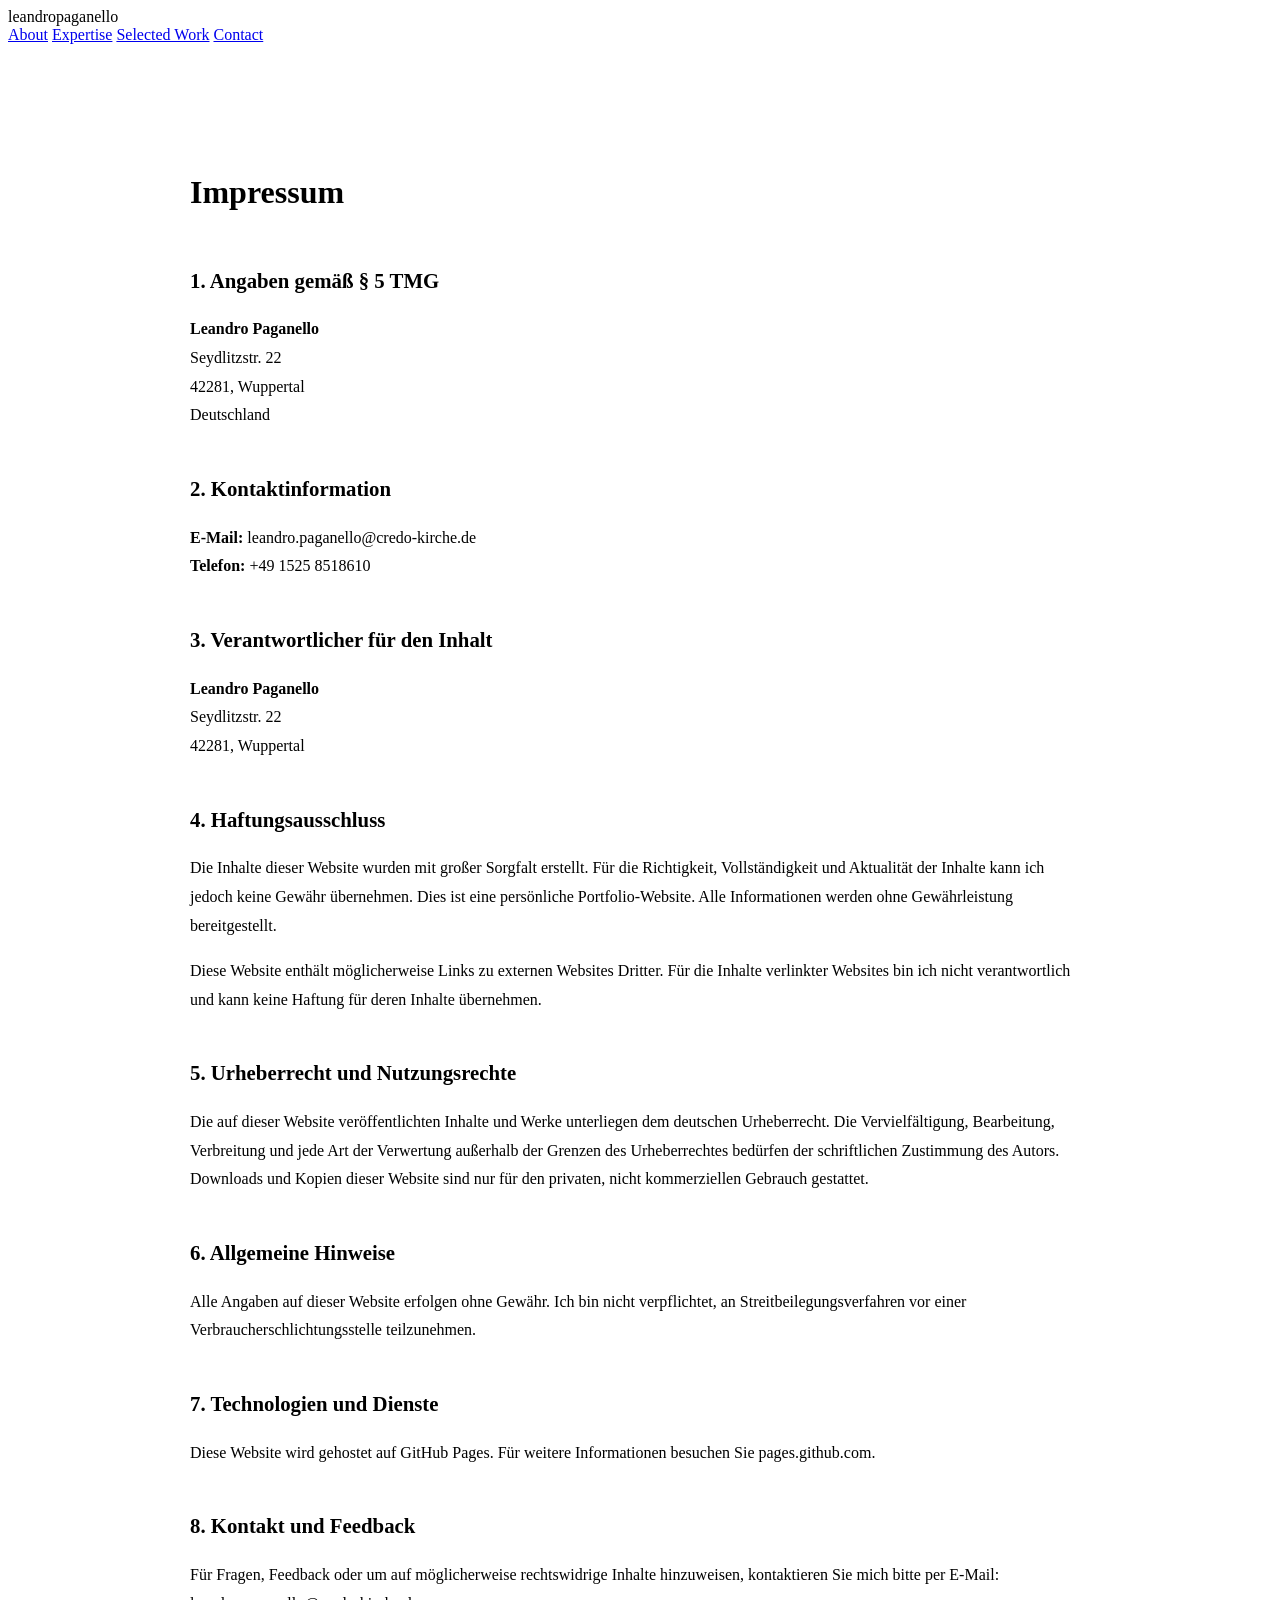
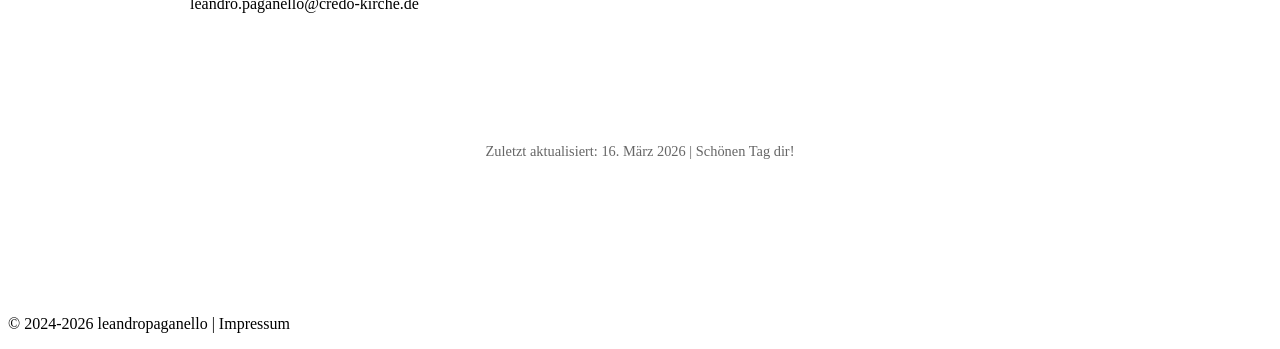
==== impressum/index.html @ 2b809df9 "Rename impressum.html to impressum/index.html" ====
<!DOCTYPE html>
<html lang="de">
<head>
    <meta charset="UTF-8" />
    <meta name="viewport" content="width=device-width, initial-scale=1.0" />
    <meta name="description" content="Impressum - Leandro Paganello Portfolio" />
    <title>Impressum | Leandro Paganello</title>
    <link rel="stylesheet" href="styles.css" />
    <script src="scripts.js"></script>
    <style>
        .impressum-container {
            max-width: 900px;
            margin: 0 auto;
            padding: 120px 20px;
            line-height: 1.8;
        }
        .impressum-container h1 {
            font-size: 2rem;
            margin-bottom: 40px;
            margin-top: 0;
        }
        .impressum-container h2 {
            font-size: 1.3rem;
            margin-top: 40px;
            margin-bottom: 15px;
            color: var(--primary);
        }
        .impressum-container p, .impressum-container ul {
            color: var(--text-muted);
            margin-bottom: 15px;
        }
        .impressum-container ul {
            list-style-position: inside;
        }
        .impressum-container ul li {
            margin-bottom: 8px;
        }
        .impressum-container a {
            color: var(--primary);
            text-decoration: none;
            transition: 0.3s;
        }
        .impressum-container a:hover {
            text-decoration: underline;
        }
    </style>
</head>
<body>
    <div id="cursor-dot"></div>
    <div id="cursor-ring"></div>

    <nav>
        <div class="logo hover-trigger"><a href="index.html" style="color: inherit; text-decoration: none;">leandropaganello</a></div>
        <div class="nav-links">
            <a href="index.html#about" class="hover-trigger">About</a>
            <a href="index.html#tech" class="hover-trigger">Expertise</a>
            <a href="index.html#work" class="hover-trigger">Selected Work</a>
            <a href="index.html#contact" class="hover-trigger">Contact</a>
        </div>
    </nav>

    <div class="impressum-container">
        <h1>Impressum</h1>

        <h2>1. Angaben gemäß § 5 TMG</h2>
        <p>
            <strong>Leandro Paganello</strong><br>
            Seydlitzstr. 22<br>
            42281, Wuppertal<br>
            Deutschland
        </p>

        <h2>2. Kontaktinformation</h2>
        <p>
            <strong>E-Mail:</strong> <a href="mailto:leandro.paganello@credo-kirche.de">leandro.paganello@credo-kirche.de</a><br>
            <strong>Telefon:</strong> +49 1525 8518610
        </p>

        <h2>3. Verantwortlicher für den Inhalt</h2>
        <p>
            <strong>Leandro Paganello</strong><br>
            Seydlitzstr. 22<br>
            42281, Wuppertal<br>
        </p>

        <h2>4. Haftungsausschluss</h2>
        <p>
            Die Inhalte dieser Website wurden mit großer Sorgfalt erstellt. Für die Richtigkeit, 
            Vollständigkeit und Aktualität der Inhalte kann ich jedoch keine Gewähr übernehmen. 
            Dies ist eine persönliche Portfolio-Website. Alle Informationen werden ohne Gewährleistung 
            bereitgestellt.
        </p>
        <p>
            Diese Website enthält möglicherweise Links zu externen Websites Dritter. Für die Inhalte 
            verlinkter Websites bin ich nicht verantwortlich und kann keine Haftung für deren 
            Inhalte übernehmen.
        </p>

        <h2>5. Urheberrecht und Nutzungsrechte</h2>
        <p>
            Die auf dieser Website veröffentlichten Inhalte und Werke unterliegen dem deutschen 
            Urheberrecht. Die Vervielfältigung, Bearbeitung, Verbreitung und jede Art der 
            Verwertung außerhalb der Grenzen des Urheberrechtes bedürfen der schriftlichen 
            Zustimmung des Autors. Downloads und Kopien dieser Website sind nur für den privaten, 
            nicht kommerziellen Gebrauch gestattet.
        </p>
        
        <h2>6. Allgemeine Hinweise</h2>
        <p>
            Alle Angaben auf dieser Website erfolgen ohne Gewähr. Ich bin nicht verpflichtet, 
            an Streitbeilegungsverfahren vor einer Verbraucherschlichtungsstelle teilzunehmen.
        </p>

        <h2>7. Technologien und Dienste</h2>
        <p>
            Diese Website wird gehostet auf GitHub Pages. Für weitere Informationen 
            besuchen Sie <a href="https://pages.github.com" target="_blank">pages.github.com</a>.
        </p>

        <h2>8. Kontakt und Feedback</h2>
        <p>
            Für Fragen, Feedback oder um auf möglicherweise rechtswidrige Inhalte hinzuweisen, 
            kontaktieren Sie mich bitte per E-Mail: <a href="mailto:leandro.paganello@credo-kirche.de">leandro.paganello@credo-kirche.de</a>
        </p>

        <hr style="border: none; border-top: 1px solid var(--border); margin: 60px 0;">

        <p style="font-size: 0.9rem; color: #666; text-align: center;">
            Zuletzt aktualisiert: 16. März 2026 | Schönen Tag dir!
        </p>
    </div>

    <footer>
        <p>&copy; 2024-2026 leandropaganello | <a href="impressum.html" style="color: inherit; text-decoration: none;">Impressum</a></p>
    </footer>
</body>
</html>
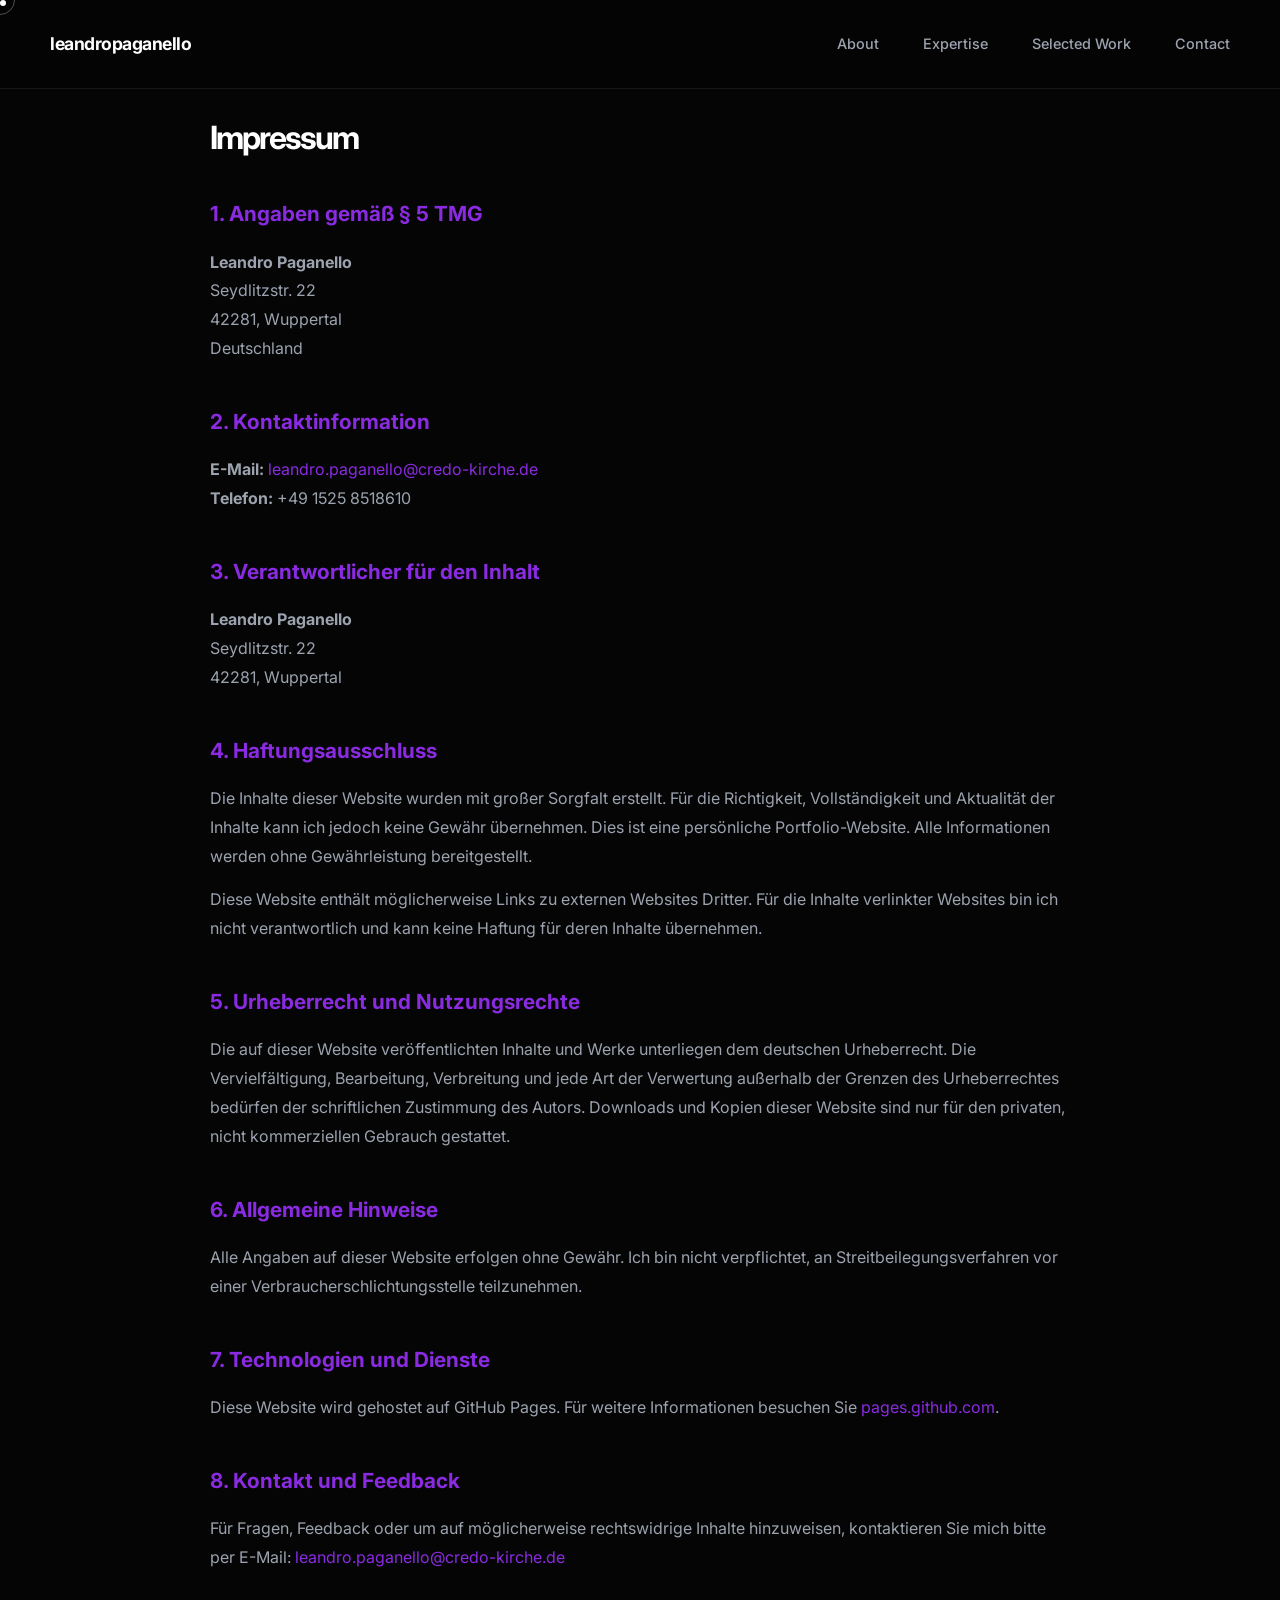
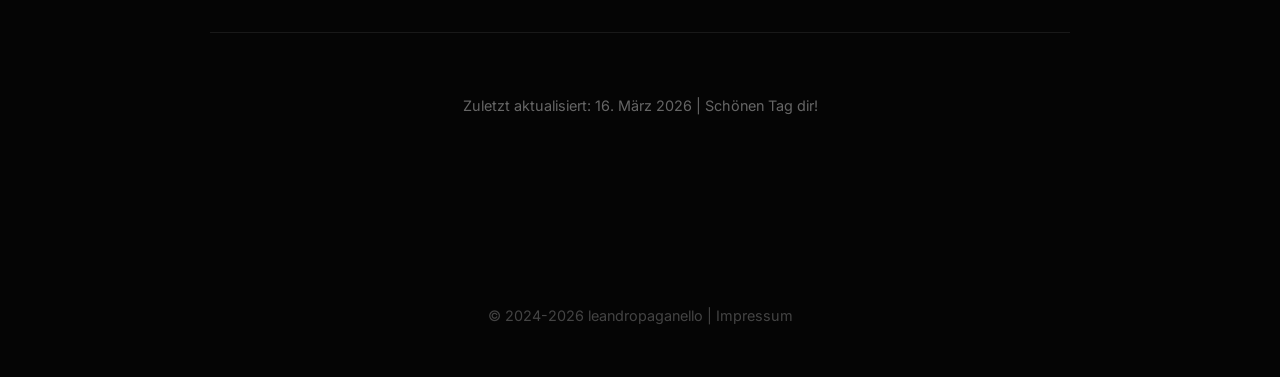
==== commit 3215fbea: "Update stylesheet and script links to absolute paths" ====
--- a/impressum/index.html
+++ b/impressum/index.html
@@ -5,8 +5,8 @@
     <meta name="viewport" content="width=device-width, initial-scale=1.0" />
     <meta name="description" content="Impressum - Leandro Paganello Portfolio" />
     <title>Impressum | Leandro Paganello</title>
-    <link rel="stylesheet" href="styles.css" />
-    <script src="scripts.js"></script>
+    <link rel="stylesheet" href="/styles.css" />
+    <script src="/scripts.js"></script>
     <style>
         .impressum-container {
             max-width: 900px;
--- a/styles.css
+++ b/styles.css
@@ -0,0 +1,811 @@
+@import url('https://fonts.googleapis.com/css2?family=Inter:wght@300;500;700&display=swap');
+
+html {
+  scroll-behavior: smooth;
+}
+
+:root {
+    --bg: #050505;
+    --text-main: #ffffff;
+    --text-muted: #9ca3af;
+    --primary: #8a2be2;
+    --primary-soft: rgba(138, 43, 226, 0.3);
+    --card-bg: #0f0f0f;
+    --border: rgba(255, 255, 255, 0.08);
+    --transition: all 0.3s cubic-bezier(0.4, 0, 0.2, 1);
+}
+
+* { margin: 0; padding: 0; box-sizing: border-box; cursor: none; }
+
+/* --- Smooth Transitions & Focus States --- */
+a, button, .btn, .filter-btn {
+    transition: var(--transition);
+    outline: none;
+}
+
+a:focus-visible, button:focus-visible, .btn:focus-visible, .filter-btn:focus-visible {
+    outline: 2px solid var(--primary);
+    outline-offset: 2px;
+    border-radius: 4px;
+}
+
+/* light mode variables (nice-to-have toggle) */
+body.light {
+    --bg: #ffffff;
+    --text-main: #050505;
+    --text-muted: #555555;
+    --primary: #8a2be2;
+    --primary-soft: rgba(138, 43, 226, 0.3);
+    --card-bg: #f7f7f7;
+    --border: rgba(0, 0, 0, 0.08);
+}
+
+body {
+    background-color: var(--bg);
+    color: var(--text-main);
+    font-family: 'Inter', sans-serif;
+    line-height: 1.6;
+    overflow-x: hidden;
+    transition: background-color 0.4s ease, color 0.4s ease;
+    animation: page-load 0.5s ease-out;
+}
+
+/* --- Container & Layout --- */
+.container {
+    max-width: 1100px;
+    margin: 0 auto;
+    padding: 0 20px;
+}
+
+/* --- Navigation --- */
+nav {
+    position: fixed; top: 0; width: 100%;
+    padding: 30px 50px;
+    display: flex; justify-content: space-between; align-items: center;
+    z-index: 100;
+    backdrop-filter: blur(12px);
+    background: rgba(5, 5, 5, 0.7);
+    border-bottom: 1px solid var(--border);
+    transition: transform 0.3s ease;
+}
+
+.logo {
+    font-weight: 700;
+    letter-spacing: -0.5px;
+    font-size: 1.1rem;
+}
+
+#theme-toggle {
+    background: transparent;
+    border: none;
+    color: var(--text-muted);
+    font-size: 1.2rem;
+    cursor: pointer;
+    transition: color 0.3s;
+}
+#theme-toggle:hover {
+    color: var(--primary);
+}
+
+#theme-icon {
+    transition: transform 0.3s;
+}
+body.light #theme-icon {
+    transform: rotate(360deg);
+}
+
+nav > #theme-toggle {
+    margin-left: 20px;
+}
+
+.nav-links a {
+    color: var(--text-muted);
+    text-decoration: none;
+    margin-left: 40px;
+    font-size: 0.9rem;
+    font-weight: 500;
+    transition: color 0.3s;
+}
+.nav-links a:hover { color: var(--primary); }
+.nav-links a.active { color: var(--primary); font-weight: 700; }
+
+/* --- Hero Section --- */
+header {
+    min-height: 100vh;
+    display: flex;
+    align-items: center;
+    padding-top: 80px;
+}
+
+.hero-container {
+    display: flex;
+    align-items: center;
+    justify-content: space-between;
+    width: 100%;
+    gap: 60px;
+}
+
+.overline {
+    color: var(--primary);
+    text-transform: uppercase;
+    font-size: 0.8rem;
+    letter-spacing: 2px;
+    font-weight: 700;
+    margin-bottom: 20px;
+}
+
+h1 {
+    font-size: clamp(3rem, 6vw, 5rem);
+    line-height: 1.1;
+    font-weight: 700;
+    letter-spacing: -2px;
+    margin-bottom: 30px;
+}
+
+.text-gradient {
+    background: linear-gradient(to right, #fff, #a78bfa);
+    background-clip: text;
+    -webkit-background-clip: text;
+    -webkit-text-fill-color: transparent;
+}
+
+.subtitle {
+    font-size: 1.1rem;
+    color: var(--text-muted);
+    max-width: 500px;
+    margin-bottom: 50px;
+}
+
+/* Image Styling */
+.image-wrapper {
+    width: 350px;
+    height: 450px;
+    border-radius: 20px;
+    overflow: hidden;
+    position: relative;
+    box-shadow: 0 20px 80px -20px rgba(0,0,0,0.8);
+}
+.image-wrapper img {
+    width: 100%;
+    height: 100%;
+    object-fit: cover;
+    filter: grayscale(100%);
+    transition: 0.5s ease;
+}
+.image-wrapper:hover img { filter: grayscale(0%); transform: scale(1.05); }
+
+/* Buttons */
+.btn-group { display: flex; gap: 20px; }
+
+.btn {
+    position: relative;
+    overflow: hidden;
+}
+
+
+.btn .ripple {
+    position: absolute;
+    border-radius: 50%;
+    transform: scale(0);
+    animation: ripple 0.6s linear;
+    background: rgba(255,255,255,0.7);
+    pointer-events: none;
+}
+
+@keyframes ripple {
+    to { transform: scale(4); opacity: 0; }
+}
+
+.btn {
+    padding: 16px 32px;
+    border-radius: 8px;
+    text-decoration: none;
+    font-weight: 500;
+    font-size: 0.95rem;
+    transition: 0.3s cubic-bezier(0.2, 0.8, 0.2, 1);
+}
+
+.btn-primary {
+    background: var(--text-main);
+    color: var(--bg);
+    box-shadow: 0 2px 8px rgba(0,0,0,0.2);
+}
+.btn-primary:hover {
+    background: var(--primary);
+    color: white;
+    box-shadow: 0 0 30px var(--primary-soft);
+    transform: translateY(-2px);
+}
+.btn-primary:active {
+    transform: translateY(0);
+}
+
+.btn-secondary {
+    border: 1px solid var(--border);
+    color: var(--text-main);
+    background: transparent;
+}
+.btn-secondary:hover {
+    border-color: var(--text-main);
+    background: rgba(255,255,255,0.05);
+    transform: translateY(-2px);
+}
+.btn-secondary:active {
+    transform: translateY(0);
+}
+
+/* --- Sections General --- */
+section { padding: 120px 0; }
+
+.section-header {
+    margin-bottom: 80px;
+}
+.section-header h2 {
+    font-size: 2rem;
+    margin-bottom: 20px;
+}
+.section-header .line {
+    width: 60px;
+    height: 2px;
+    background: var(--primary);
+}
+
+/* --- Experience Timeline --- */
+.timeline {
+    position: relative;
+    max-width: 900px;
+    margin: 0 auto;
+}
+
+.timeline::before {
+    content: '';
+    position: absolute;
+    left: 50%;
+    transform: translateX(-50%);
+    width: 2px;
+    height: 100%;
+    background: var(--primary);
+    top: 0;
+}
+
+.timeline-item {
+    margin-bottom: 50px;
+    width: 45%;
+}
+
+.timeline-item:nth-child(odd) {
+    margin-left: 0;
+    text-align: right;
+    padding-right: 60px;
+}
+
+.timeline-item:nth-child(even) {
+    margin-left: 55%;
+    text-align: left;
+    padding-left: 60px;
+}
+
+.timeline-marker {
+    position: absolute;
+    width: 20px;
+    height: 20px;
+    background: var(--primary);
+    border: 4px solid var(--bg);
+    border-radius: 50%;
+    left: 50%;
+    top: 0;
+    transform: translateX(-50%);
+    z-index: 10;
+    transition: all 0.3s ease;
+}
+
+.timeline-item:hover .timeline-marker {
+    width: 30px;
+    height: 30px;
+    top: -5px;
+    box-shadow: 0 0 20px rgba(138, 43, 226, 0.5);
+}
+
+.timeline-content {
+    padding: 20px;
+    background: var(--card-bg);
+    border: 1px solid var(--border);
+    border-radius: 8px;
+    transition: all 0.3s ease;
+}
+
+.timeline-item:hover .timeline-content {
+    border-color: var(--primary);
+    box-shadow: 0 5px 20px rgba(138, 43, 226, 0.1);
+}
+
+.timeline-content h3 {
+    font-size: 1.2rem;
+    margin-bottom: 5px;
+    color:var(--text-main);
+}
+
+.timeline-date {
+    color: var(--primary);
+    font-size: 0.9rem;
+    font-weight: 600;
+    margin-bottom: 10px;
+}
+
+.timeline-content p {
+    color: var(--text-muted);
+    font-size: 0.95rem;
+    margin: 0;
+}
+
+/* Mobile timeline */
+@media (max-width: 768px) {
+    .timeline::before {
+        left: 15px;
+    }
+    
+    .timeline-item,
+    .timeline-item:nth-child(odd),
+    .timeline-item:nth-child(even) {
+        width: 100%;
+        margin-left: 0;
+        padding-left: 60px;
+        padding-right: 0;
+        text-align: left;
+    }
+    
+    .timeline-marker {
+        left: 15px;
+    }
+}
+
+/* --- Expandable Card Click Hint --- */
+.reveal-hint {
+    display: block;
+    margin-top: 15px;
+    color: var(--primary);
+    font-size: 0.8rem;
+    opacity: 0.7;
+    transition: opacity 0.3s;
+}
+
+.card:hover .reveal-hint {
+    opacity: 1;
+    animation: pulse 1s infinite;
+}
+
+@keyframes pulse {
+    0%, 100% { opacity: 0.7; }
+    50% { opacity: 1; }
+}
+
+/* --- Skill Card Badges --- */
+.skill-card small {
+    display: block;
+    margin-top: 8px;
+    color: var(--primary);
+    font-size: 0.75rem;
+    font-weight: 600;
+    text-transform: uppercase;
+    letter-spacing: 0.5px;
+}
+
+/* --- Tech Grid --- */
+.grid-3 {
+    display: grid;
+    grid-template-columns: repeat(auto-fit, minmax(300px, 1fr));
+    gap: 40px;
+}
+
+.card {
+    background: var(--card-bg);
+    padding: 40px;
+    border-radius: 16px;
+    border: 1px solid var(--border);
+    transition: 0.4s ease;
+}
+
+.card:hover {
+    border-color: var(--primary);
+    transform: translateY(-5px);
+    box-shadow: 0 10px 40px -10px rgba(0,0,0,0.5);
+}
+
+.icon-box {
+    font-size: 2rem;
+    color: var(--primary);
+    margin-bottom: 25px;
+}
+
+.card h3 { margin-bottom: 15px; font-size: 1.2rem; }
+.card p { color: var(--text-muted); font-size: 0.95rem; }
+
+/* --- Skills Section --- */
+.skills-section {
+    margin-top: 80px;
+    text-align: center;
+}
+
+.skills-section h3 {
+    font-size: 1.5rem;
+    margin-bottom: 40px;
+}
+
+.skills-grid {
+    display: grid;
+    grid-template-columns: repeat(auto-fit, minmax(150px, 1fr));
+    gap: 40px;
+    max-width: 800px;
+    margin: 0 auto;
+}
+
+.skill {
+    display: flex;
+    flex-direction: column;
+    align-items: center;
+}
+
+.skill span {
+    margin-top: 15px;
+    font-weight: 500;
+    text-align: center;
+}
+
+.progress-circle {
+    transform: rotate(-90deg);
+}
+
+.progress-circle-fill {
+    transition: stroke-dashoffset 2s ease;
+}
+
+/* --- Project Grid --- */
+.projects-grid {
+    display: grid;
+    grid-template-columns: repeat(auto-fit, minmax(500px, 1fr));
+    gap: 40px;
+}
+
+/* cards should stack image on top always */
+.project-card {
+    display: flex;
+    flex-direction: column;
+    gap: 0;
+}
+.project-image {
+    width: 100%;
+    height: 300px;
+    background: #111;
+}
+.project-content {
+    padding: 40px 60px;
+}
+
+.filter-buttons {
+    display: flex;
+    justify-content: center;
+    gap: 20px;
+    margin-bottom: 40px;
+}
+
+.filter-btn {
+    padding: 10px 20px;
+    background: var(--card-bg);
+    border: 1px solid var(--border);
+    color: var(--text-muted);
+    border-radius: 25px;
+    cursor: pointer;
+    transition: var(--transition);
+    font-size: 0.9rem;
+    font-weight: 500;
+}
+
+.filter-btn:hover {
+    border-color: var(--primary);
+    color: var(--text-main);
+    background: rgba(138, 43, 226, 0.1);
+    transform: translateY(-2px);
+}
+
+.filter-btn.active {
+    background: var(--primary);
+    color: #fff;
+    border-color: var(--primary);
+    box-shadow: 0 4px 12px rgba(138, 43, 226, 0.3);
+}
+
+.filter-btn.active, .filter-btn:hover {
+    background: var(--primary);
+    color: white;
+    border-color: var(--primary);
+}
+
+.project-card {
+    display: flex;
+    flex-direction: column;
+    gap: 0;
+    background: var(--card-bg);
+    border-radius: 24px;
+    border: 1px solid var(--border);
+    overflow: hidden;
+    transition: var(--transition);
+}
+.project-card.hidden {
+    opacity: 0;
+    pointer-events: none;
+    height: 0;
+    margin: 0;
+    padding: 0;
+}
+
+.project-card:hover {
+    border-color: var(--primary);
+    transform: translateY(-8px);
+    box-shadow: 0 20px 50px rgba(138, 43, 226, 0.15);
+}
+
+.project-image {
+    width: 100%;
+    /* height defined earlier for desktop fixed block and reduced in mobile */
+    background: #111;
+}
+.project-image img {
+    width: 100%;
+    height: 100%;
+    object-fit: cover;
+    opacity: 0;
+    transition: transform 0.7s ease, opacity 0.5s ease;
+}
+.project-image img.loaded {
+    opacity: 1;
+}
+.project-card:hover .project-image img { transform: scale(1.03); }
+
+.project-content { padding: 60px; }
+
+.tag {
+    display: inline-block;
+    color: var(--primary);
+    font-size: 0.85rem;
+    font-weight: 700;
+    margin-bottom: 15px;
+    text-transform: uppercase;
+    letter-spacing: 1px;
+}
+
+.project-content h3 { font-size: 2rem; margin-bottom: 15px; line-height: 1.2; font-weight: 600; }
+.project-content p { color: var(--text-muted); margin-bottom: 25px; font-size: 1rem; line-height: 1.6; }
+
+.tech-list {
+    list-style: none;
+    display: flex;
+    gap: 15px;
+}
+.tech-list li {
+    font-size: 0.85rem;
+    background: rgba(255,255,255,0.05);
+    padding: 8px 16px;
+    border-radius: 50px;
+    color: var(--text-main);
+}
+
+.view-details {
+    margin-top: 20px;
+    display: inline-flex;
+    align-items: center;
+    gap: 8px;
+    padding: 12px 24px !important;
+    border-radius: 6px;
+    font-weight: 600;
+    font-size: 0.95rem;
+    position: relative;
+    overflow: hidden;
+    background: linear-gradient(135deg, var(--primary), #a78bfa) !important;
+    color: white !important;
+    border: none !important;
+    box-shadow: 0 4px 15px rgba(138, 43, 226, 0.3);
+    transition: all 0.3s ease;
+}
+.view-details:hover {
+    transform: translateY(-2px);
+    box-shadow: 0 8px 25px rgba(138, 43, 226, 0.5) !important;
+    background: linear-gradient(135deg, #a78bfa, var(--primary)) !important;
+}
+.view-details:active {
+    transform: translateY(0);
+}
+
+/* --- Contact --- */
+.contact-container { text-align: center; }
+.contact-container h2 { font-size: 3rem; margin-bottom: 20px; }
+.email-link {
+    display: inline-flex;
+    align-items: center;
+    gap: 10px;
+    font-size: 1.5rem;
+    color: var(--text-main);
+    text-decoration: none;
+    margin-top: 40px;
+    border-bottom: 1px solid rgba(255,255,255,0.2);
+    padding-bottom: 10px;
+    transition: 0.3s;
+}
+.email-link:hover { color: var(--primary); border-color: var(--primary); }
+
+.socials {
+    margin-top: 50px;
+    display: flex;
+    justify-content: center;
+    gap: 30px;
+    font-size: 1.5rem;
+}
+.socials a { color: var(--text-muted); transition: 0.3s; }
+.socials a:hover { color: var(--text-main); transform: translateY(-3px); }
+
+footer { padding: 50px; text-align: center; color: #444; font-size: 0.9rem; }
+
+/* --- Animations & Utilities --- */
+.reveal {
+    opacity: 0;
+    transform: translateY(30px);
+    transition: all 0.8s cubic-bezier(0.2, 0.8, 0.2, 1);
+}
+.reveal.active { 
+    opacity: 1; 
+    transform: translateY(0); 
+    animation: subtle-glow 2s ease-in-out;
+}
+
+@keyframes subtle-glow {
+    0%, 100% { box-shadow: 0 0 0 rgba(138, 43, 226, 0); }
+    50% { box-shadow: 0 0 20px rgba(138, 43, 226, 0.1); }
+}
+
+.delay-1 { transition-delay: 0.1s; }
+.delay-2 { transition-delay: 0.2s; }
+.delay-3 { transition-delay: 0.3s; }
+
+/* --- Custom Cursor --- */
+#cursor-dot {
+    position: fixed; width: 6px; height: 6px; background: white; border-radius: 50%; pointer-events: none; z-index: 9999;
+}
+#cursor-ring {
+    position: fixed; width: 30px; height: 30px; border: 1px solid rgba(255,255,255,0.3); border-radius: 50%; pointer-events: none; z-index: 9998;
+    transition: width 0.3s, height 0.3s, background 0.3s;
+}
+body.hovering #cursor-ring {
+    width: 50px; height: 50px; background: rgba(255,255,255,0.05); border-color: transparent;
+}
+
+/* --- Confetti --- */
+@keyframes fall {
+    to { transform: translateY(100vh) rotate(360deg); opacity: 0; }
+}
+.confetti {
+    position: fixed;
+    width: 8px;
+    height: 8px;
+    top: -10px;
+    z-index: 3000;
+    animation: fall 2s forwards;
+}
+
+/* --- Progress Bar --- */
+#progress-bar {
+    position: fixed;
+    top: 0;
+    left: 0;
+    width: 0%;
+    height: 4px;
+    background: linear-gradient(90deg, var(--primary), #a78bfa);
+    z-index: 1000;
+    transition: width 0.2s ease;
+    box-shadow: 0 0 10px var(--primary-soft);
+}
+
+/* --- Page Load Animation --- */
+@keyframes page-load {
+    0% { 
+        opacity: 0;
+        transform: translateY(10px);
+    }
+    100% { 
+        opacity: 1;
+        transform: translateY(0);
+    }
+}
+
+/* --- Back to Top --- */
+#back-to-top {
+    position: fixed;
+    bottom: 30px;
+    right: 30px;
+    width: 50px;
+    height: 50px;
+    background: var(--primary);
+    color: white;
+    border: none;
+    border-radius: 50%;
+    font-size: 1.2rem;
+    cursor: pointer;
+    opacity: 0;
+    visibility: hidden;
+    transition: all 0.3s ease;
+    z-index: 1000;
+}
+#back-to-top.show {
+    opacity: 1;
+    visibility: visible;
+}
+#back-to-top:hover {
+    background: var(--text-main);
+    color: var(--bg);
+    transform: translateY(-2px);
+}
+
+/* --- Modal --- */
+.modal {
+    display: none;
+    position: fixed;
+    z-index: 2000;
+    left: 0;
+    top: 0;
+    width: 100%;
+    height: 100%;
+    background-color: rgba(0,0,0,0.8);
+    backdrop-filter: blur(10px);
+}
+
+.modal-content {
+    background: var(--card-bg);
+    margin: 10% auto;
+    padding: 40px;
+    border: 1px solid var(--border);
+    border-radius: 16px;
+    width: 80%;
+    max-width: 600px;
+    position: relative;
+}
+
+.close {
+    color: var(--text-muted);
+    float: right;
+    font-size: 28px;
+    font-weight: bold;
+    cursor: pointer;
+}
+
+.close:hover {
+    color: var(--primary);
+}
+
+.modal-body h2 {
+    margin-bottom: 20px;
+    color: var(--text-main);
+}
+
+.modal-body p {
+    color: var(--text-muted);
+    line-height: 1.6;
+}
+
+/* --- Mobile --- */
+@media (max-width: 900px) {
+    header, section { padding: 80px 0; }
+    .hero-container { flex-direction: column; text-align: center; }
+    .image-wrapper { width: 100%; max-width: 350px; height: 350px; margin-top: 40px; }
+    .btn-group { justify-content: center; }
+    .projects-grid { grid-template-columns: 1fr; }
+    /* project-card already flex column; reduce horizontal padding */
+    .project-content { padding: 30px 20px; }
+    .project-image { height: 200px; }
+    .nav-links { display: none; }
+    nav { justify-content: center; }
+    h1 { font-size: 2.5rem; }
+    
+    /* Touch devices: normal cursor */
+    @media (hover: none) {
+        * { cursor: auto !important; }
+        #cursor-dot, #cursor-ring { display: none; }
+    }
+}
